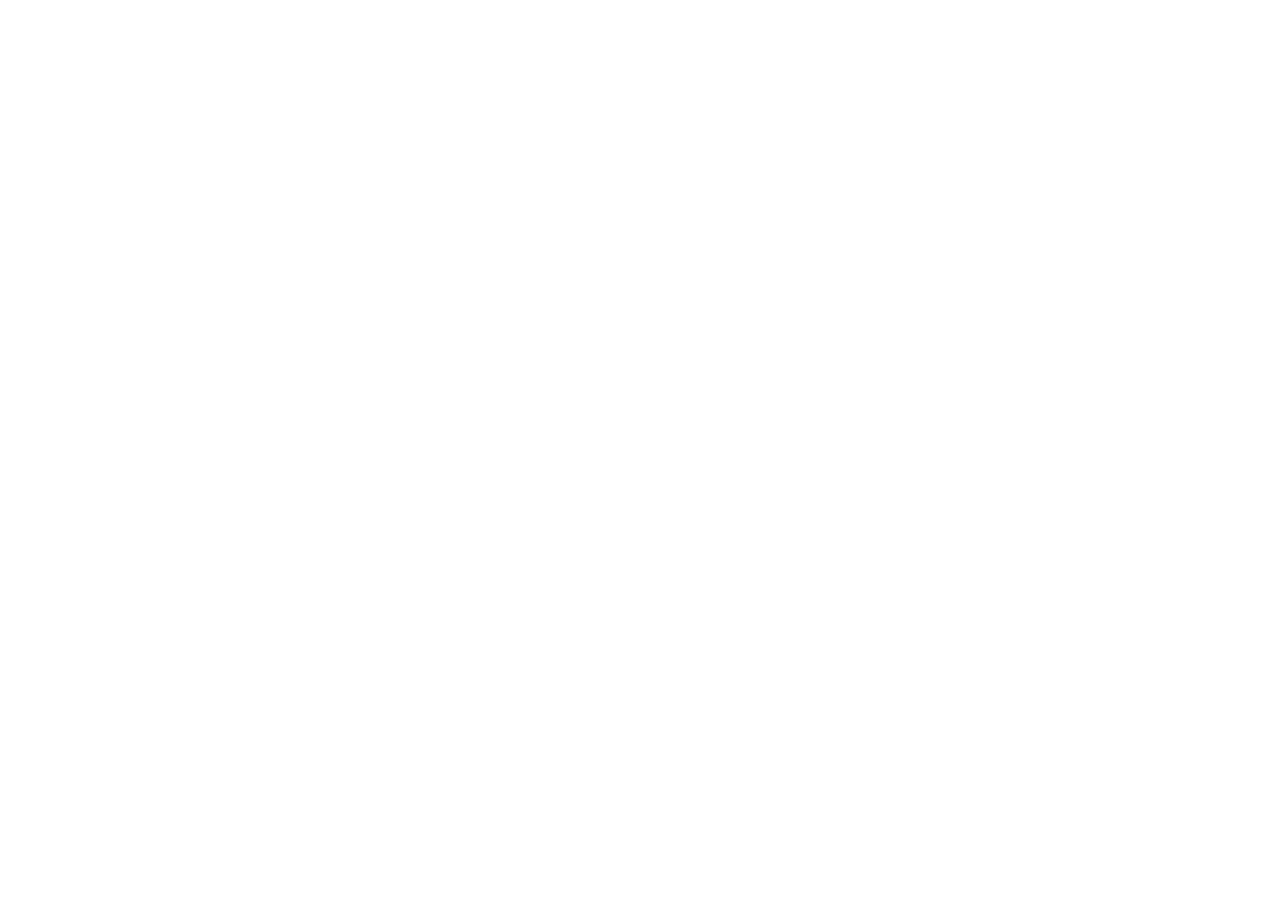
==== index.html @ bf30a597 "first commit" ====
<!DOCTYPE html>
<html lang="pt-br">
  <head>
    <meta charset="UTF-8" />
    <meta name="viewport" content="width=device-width, initial-scale=1.0" />
    <title>Game Mata Mosquito</title>
  </head>
  <body></body>
</html>
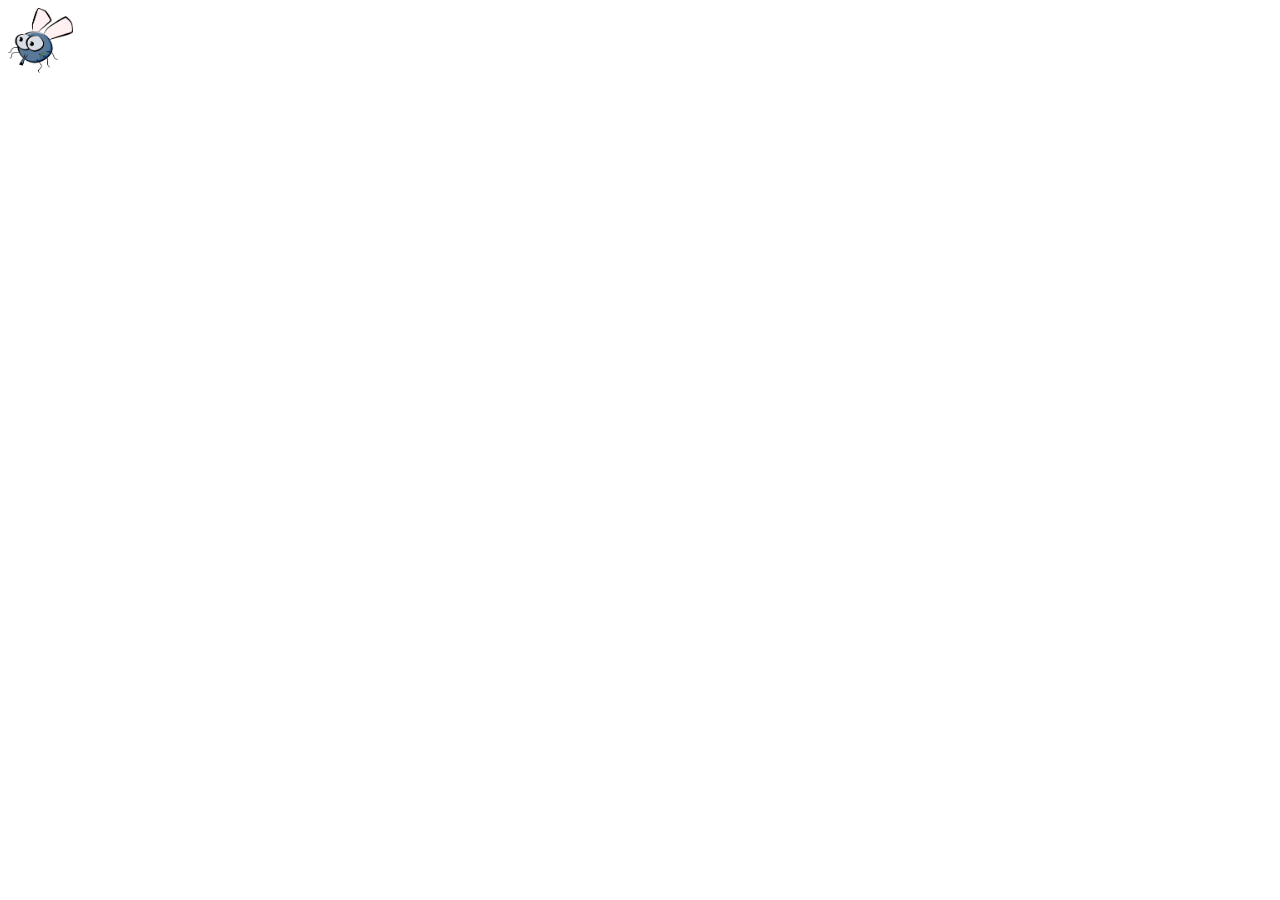
==== commit 7ec70b77: "commitando os primeiros scripts" ====
--- a/index.html
+++ b/index.html
@@ -3,7 +3,15 @@
   <head>
     <meta charset="UTF-8" />
     <meta name="viewport" content="width=device-width, initial-scale=1.0" />
+    <link rel="stylesheet" href="style.css" />
     <title>Game Mata Mosquito</title>
   </head>
-  <body></body>
+  <body onresize="ajusteTela()">
+    <img
+      src="./assets/mosca.png"
+      alt="Imagem de um mosquito"
+      class="mosquito-1"
+    />
+    <script src="./script.js"></script>
+  </body>
 </html>
--- a/style.css
+++ b/style.css
@@ -0,0 +1,4 @@
+.mosquito-1 {
+  width: 65px;
+  height: 65px;
+}
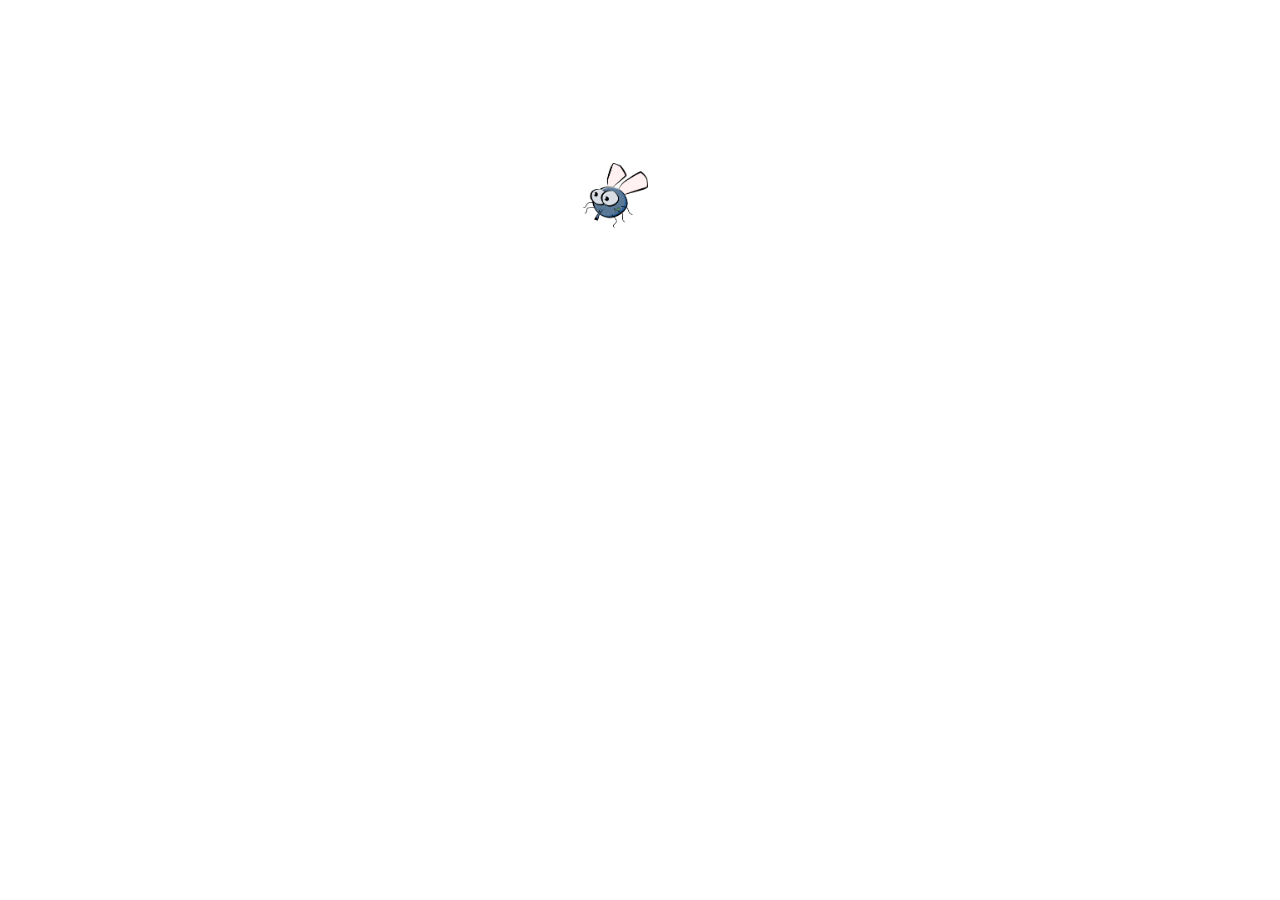
==== commit ac256b22: "atualização do script" ====
--- a/index.html
+++ b/index.html
@@ -7,11 +7,6 @@
     <title>Game Mata Mosquito</title>
   </head>
   <body onresize="ajusteTela()">
-    <img
-      src="./assets/mosca.png"
-      alt="Imagem de um mosquito"
-      class="mosquito-1"
-    />
     <script src="./script.js"></script>
   </body>
 </html>
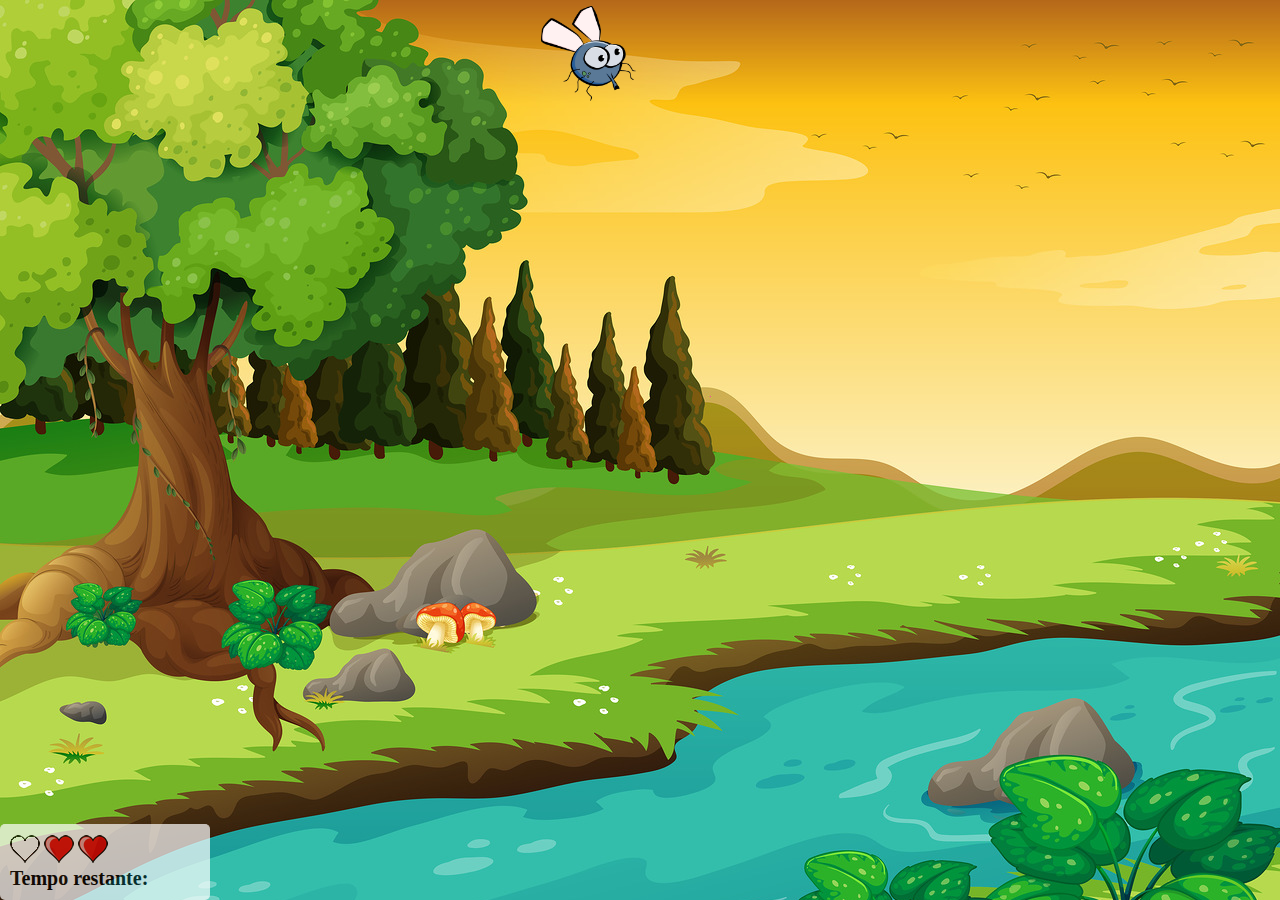
==== commit d6c0a7d7: "adicionando elementos html" ====
--- a/index.html
+++ b/index.html
@@ -7,6 +7,21 @@
     <title>Game Mata Mosquito</title>
   </head>
   <body onresize="ajusteTela()">
+    <section class="painel">
+      <section class="vidas">
+        <img src="./assets/coracao_vazio.png" alt="Imagem de um coração" />
+        <img
+          src="./assets/coracao_cheio.png"
+          alt="Imagem de um coração preenchido"
+        />
+        <img
+          src="./assets/coracao_cheio.png"
+          alt="Imagem de um coração preenchido"
+        />
+      </section>
+      <section class="cronometro">Tempo restante:</section>
+    </section>
+
     <script src="./script.js"></script>
   </body>
 </html>
--- a/style.css
+++ b/style.css
@@ -1,4 +1,50 @@
+body {
+  background-image: url(./assets/bg.jpg);
+  background-repeat: no-repeat;
+  background-size: cover;
+}
+
 .mosquito-1 {
   width: 65px;
   height: 65px;
 }
+
+.mosquito-2 {
+  width: 80px;
+  height: 80px;
+}
+
+.mosquito-3 {
+  width: 95px;
+  height: 95px;
+}
+
+.lado-a {
+  transform: scaleX(1);
+}
+
+.lado-b {
+  transform: scaleX(-1);
+}
+
+.painel {
+  position: absolute;
+  left: 0px;
+  width: 190px;
+  padding: 10px;
+  bottom: 0px;
+  border-top: 1px solid #fff;
+  background-color: #fff;
+  opacity: 0.7;
+  border-radius: 5px;
+}
+
+.vidas {
+  float: left;
+}
+
+.cronometro {
+  float: left;
+  font-size: 20px;
+  font-weight: bold;
+}
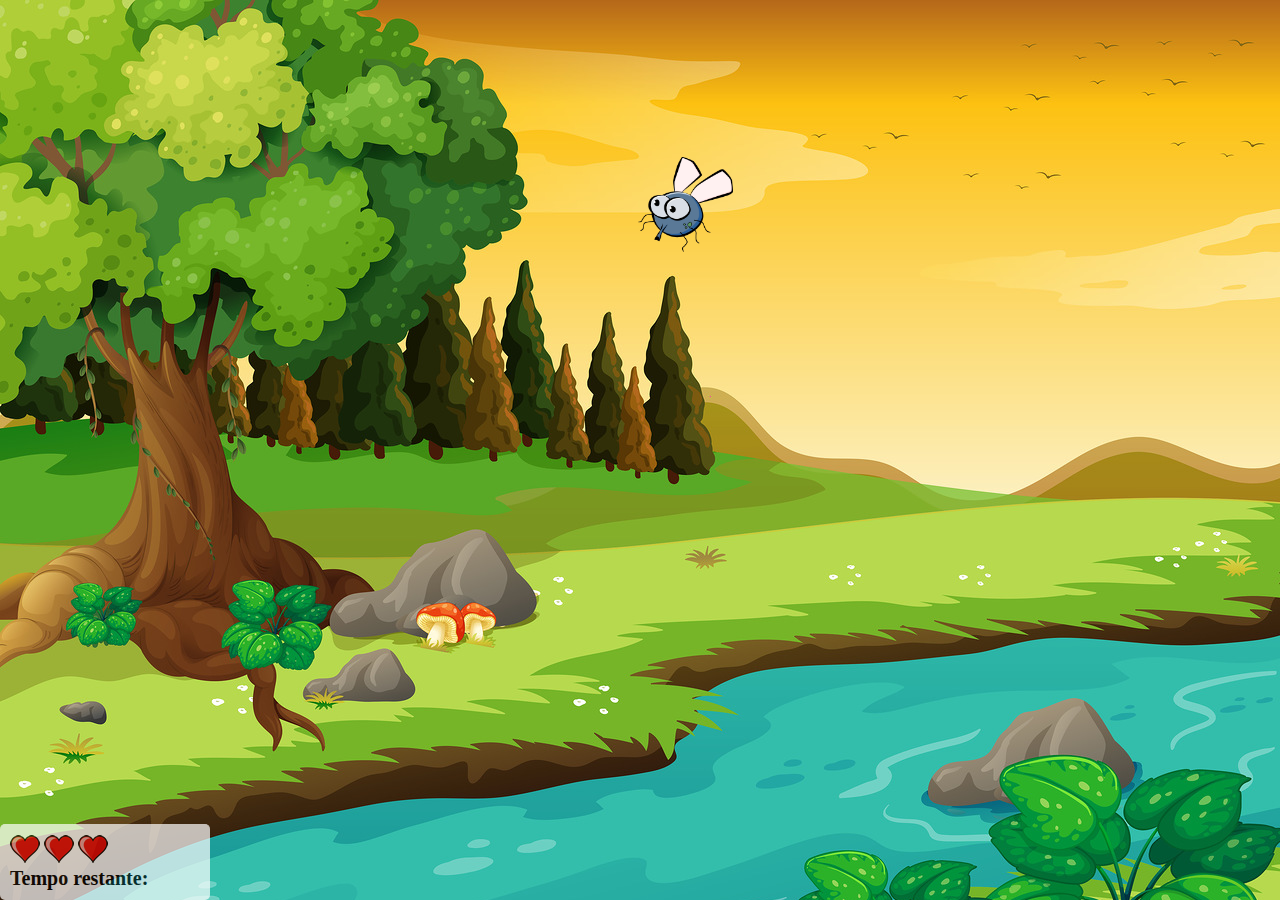
==== commit dd0394ed: "adicionado bootstrap ao projeto" ====
--- a/index.html
+++ b/index.html
@@ -9,12 +9,18 @@
   <body onresize="ajusteTela()">
     <section class="painel">
       <section class="vidas">
-        <img src="./assets/coracao_vazio.png" alt="Imagem de um coração" />
         <img
+          id="coracao-1"
+          src="./assets/coracao_cheio.png"
+          alt="Imagem de um coração"
+        />
+        <img
+          id="coracao-2"
           src="./assets/coracao_cheio.png"
           alt="Imagem de um coração preenchido"
         />
         <img
+          id="coracao-3"
           src="./assets/coracao_cheio.png"
           alt="Imagem de um coração preenchido"
         />
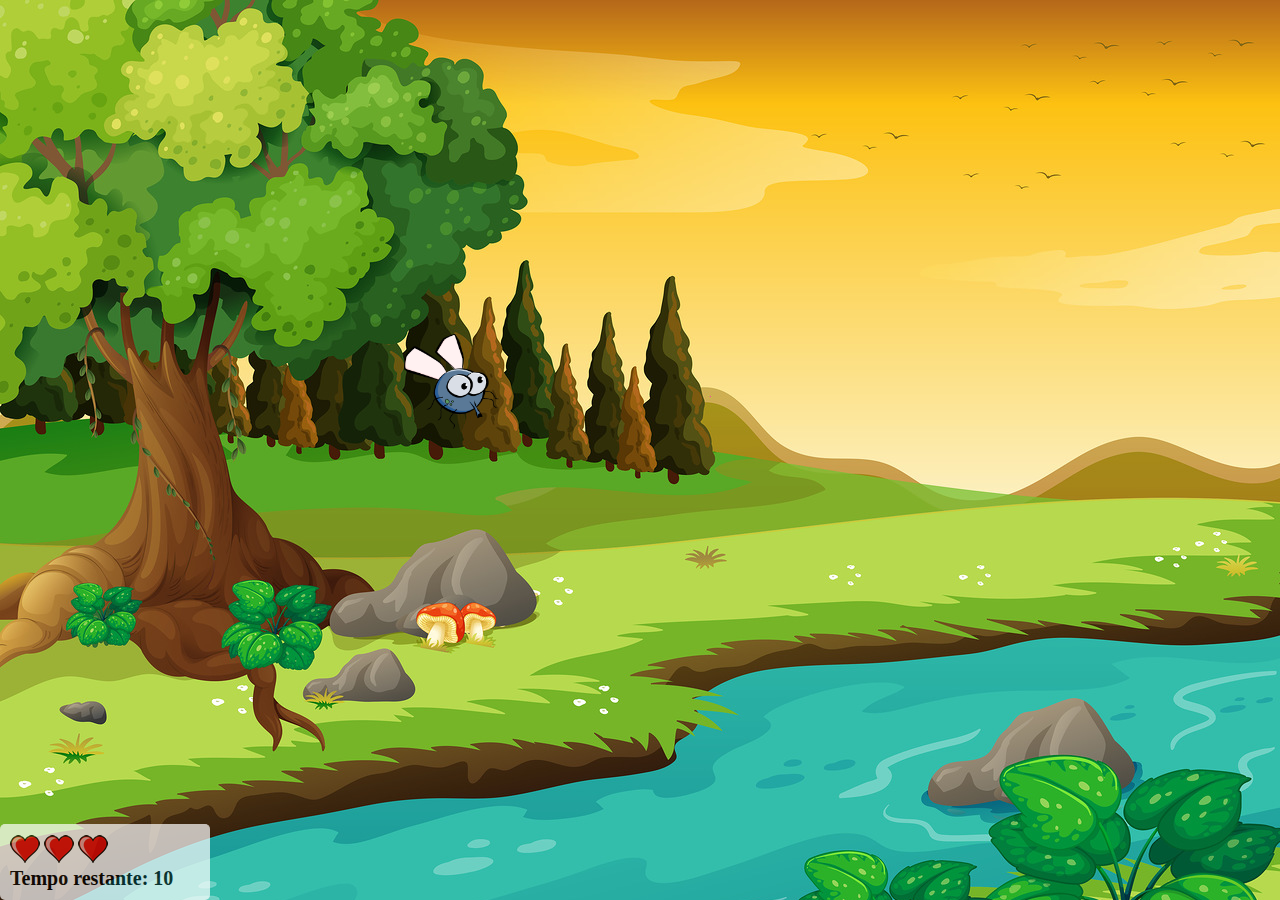
==== commit 663927ab: "adicionado cronômetro ao script" ====
--- a/index.html
+++ b/index.html
@@ -25,7 +25,9 @@
           alt="Imagem de um coração preenchido"
         />
       </section>
-      <section class="cronometro">Tempo restante:</section>
+      <section class="cronometro">
+        Tempo restante: <span id="cronometro"></span>
+      </section>
     </section>
 
     <script src="./script.js"></script>
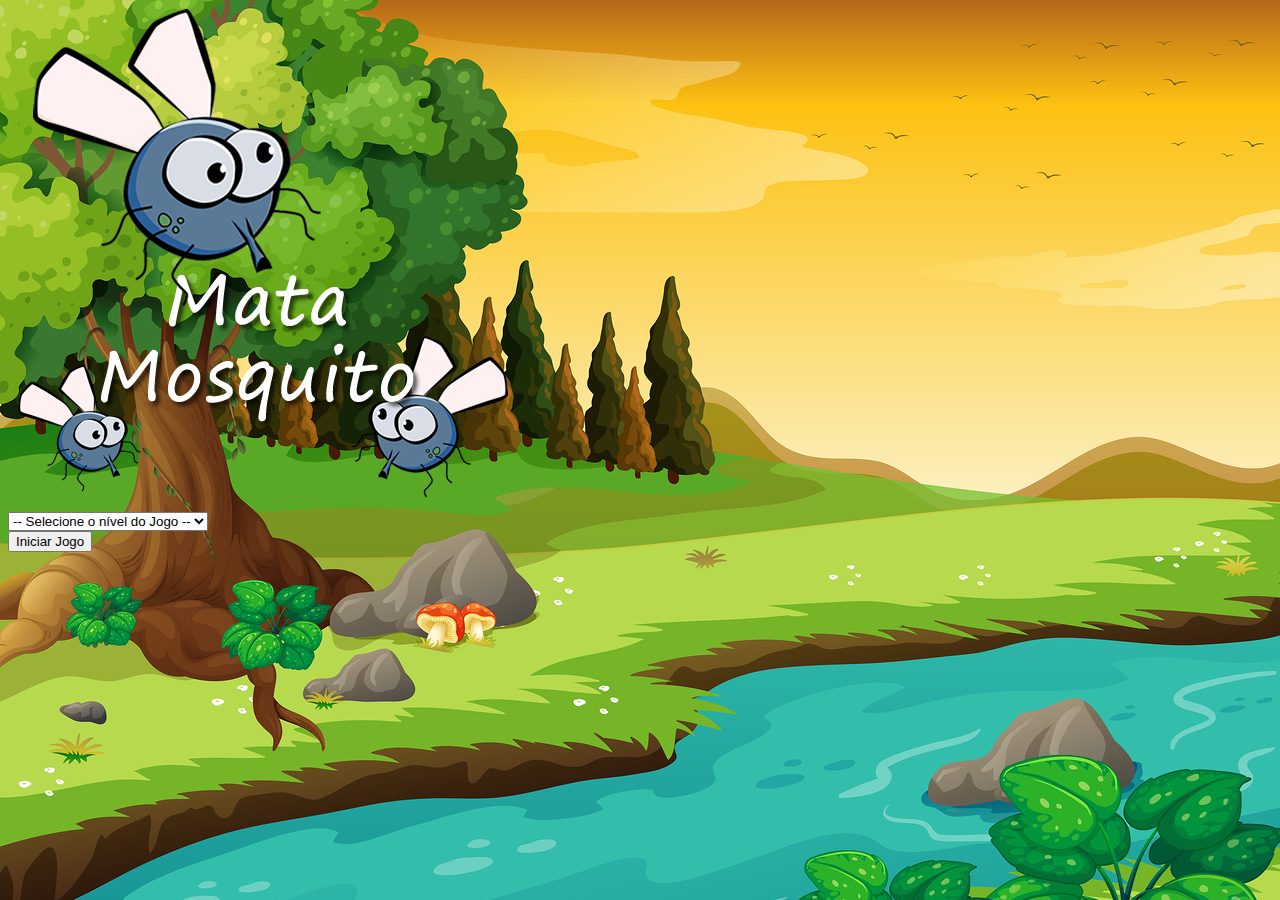
==== commit 33d5be3b: "adicionado tela de inicio de jogo" ====
--- a/index.html
+++ b/index.html
@@ -3,32 +3,60 @@
   <head>
     <meta charset="UTF-8" />
     <meta name="viewport" content="width=device-width, initial-scale=1.0" />
+    <link
+      href="https://cdn.jsdelivr.net/npm/bootstrap@5.3.0/dist/css/bootstrap.min.css"
+      rel="stylesheet"
+      integrity="sha384-9ndCyUaIbzAi2FUVXJi0CjmCapSmO7SnpJef0486qhLnuZ2cdeRhO02iuK6FUUVM"
+      crossorigin="anonymous"
+    />
     <link rel="stylesheet" href="style.css" />
-    <title>Game Mata Mosquito</title>
+    <title>Acerte o mosquito!</title>
   </head>
-  <body onresize="ajusteTela()">
-    <section class="painel">
-      <section class="vidas">
-        <img
-          id="coracao-1"
-          src="./assets/coracao_cheio.png"
-          alt="Imagem de um coração"
-        />
-        <img
-          id="coracao-2"
-          src="./assets/coracao_cheio.png"
-          alt="Imagem de um coração preenchido"
-        />
-        <img
-          id="coracao-3"
-          src="./assets/coracao_cheio.png"
-          alt="Imagem de um coração preenchido"
-        />
+  <body>
+    <section class="container">
+      <section class="row">
+        <section class="col">
+          <section class="d-flex justify-content-center">
+            <img src="./assets/game.png" alt="Imagem do fim de jog" />
+          </section>
+        </section>
       </section>
-      <section class="cronometro">
-        Tempo restante: <span id="cronometro"></span>
+
+      <section class="row">
+        <section class="col">
+          <section class="d-flex justify-content-center">
+            <section class="mb-3">
+              <select class="form-control" id="nivel">
+                <option value="">-- Selecione o nível do Jogo --</option>
+                <option value="normal">Normal</option>
+                <option value="intermediario">Intermediário</option>
+                <option value="dificil">Difícil</option>
+              </select>
+            </section>
+          </section>
+        </section>
+      </section>
+
+      <section class="row">
+        <section class="col">
+          <section class="d-flex justify-content-center">
+            <button
+              type="button"
+              class="btn btn-danger btn-lg"
+              onclick="iniciaJogo()"
+            >
+              Iniciar Jogo
+            </button>
+          </section>
+        </section>
       </section>
     </section>
+
+    <script
+      src="https://cdn.jsdelivr.net/npm/bootstrap@5.3.0/dist/js/bootstrap.bundle.min.js"
+      integrity="sha384-geWF76RCwLtnZ8qwWowPQNguL3RmwHVBC9FhGdlKrxdiJJigb/j/68SIy3Te4Bkz"
+      crossorigin="anonymous"
+    ></script>
 
     <script src="./script.js"></script>
   </body>
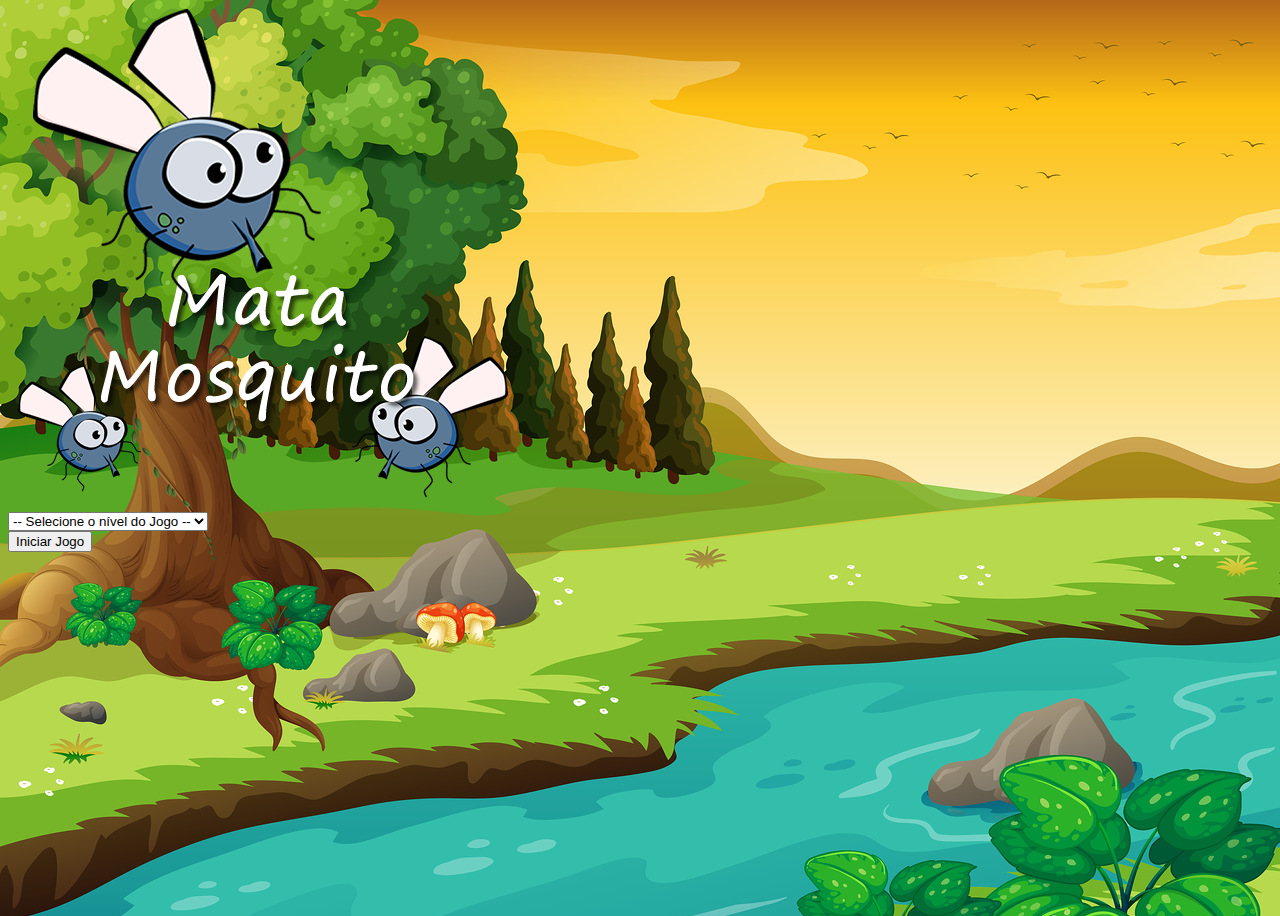
==== commit d7962c10: "Mudança de responsividade" ====
--- a/index.html
+++ b/index.html
@@ -17,7 +17,11 @@
       <section class="row">
         <section class="col">
           <section class="d-flex justify-content-center">
-            <img src="./assets/game.png" alt="Imagem do fim de jog" />
+            <img
+              class="inicio"
+              src="./assets/game.png"
+              alt="Imagem do fim de jogo"
+            />
           </section>
         </section>
       </section>
--- a/style.css
+++ b/style.css
@@ -1,7 +1,13 @@
+html {
+  cursor: url(./assets/mata_mosca.png) 30 30, auto;
+}
+
 body {
   background-image: url(./assets/bg.jpg);
   background-repeat: no-repeat;
   background-size: cover;
+  height: 100vh;
+  overflow: hidden;
 }
 
 .mosquito-1 {
@@ -48,3 +54,19 @@
   font-size: 20px;
   font-weight: bold;
 }
+
+#tempo {
+  width: 250px;
+  border: 1px solid #fff;
+  border-radius: 5px;
+  padding: 4px;
+  font-size: 17px;
+  margin-bottom: 10px;
+}
+
+@media (max-width: 500px) {
+  .inicio {
+    width: 50%;
+    height: 50%;
+  }
+}
